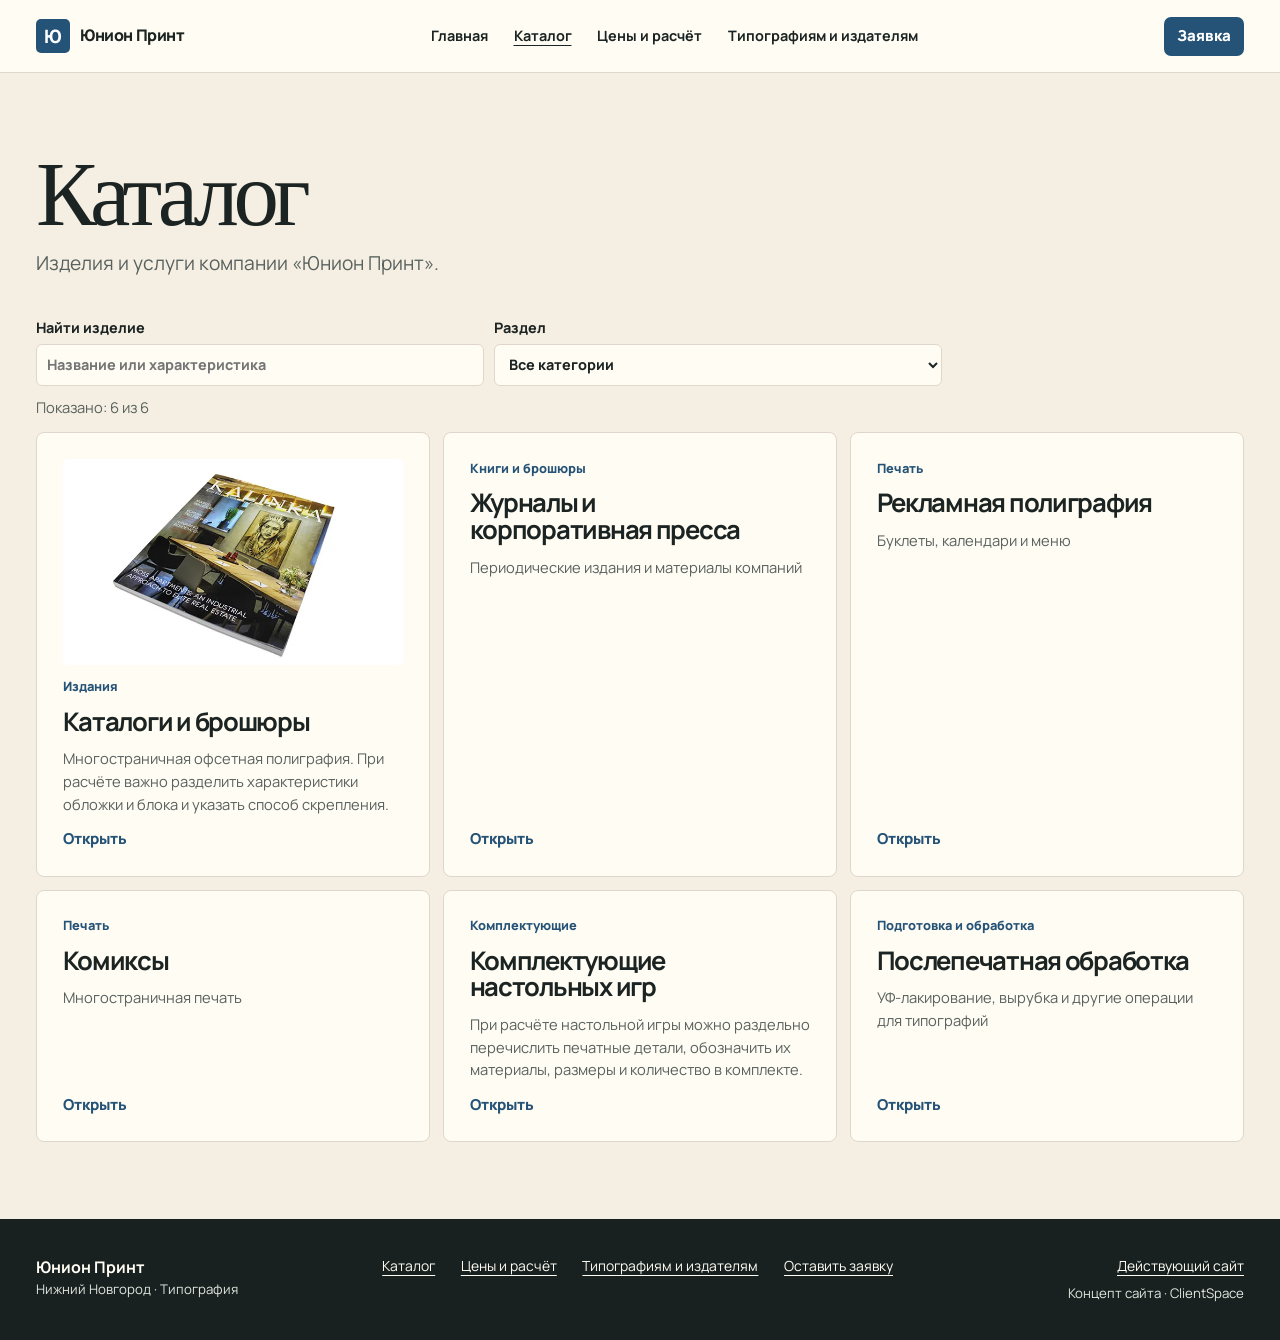
==== catalog.html @ c1d2b678 "Publish expanded ClientSpace website and CRM demos" ====
<!doctype html>
<html lang="ru" data-layout="book">
<head>
<meta charset="utf-8">
<meta name="viewport" content="width=device-width, initial-scale=1">
<meta name="robots" content="noindex, nofollow">
<meta name="theme-color" content="#255377">
<meta name="print-demo-id" content="union-print">
<title>Каталог — Юнион Принт</title>
<link rel="stylesheet" href="site.css">
<style>:root{--brand:#255377}</style>
<script src="site.js" type="module"></script>
</head>
<body>
<a class="skip" href="#main">К содержанию</a>
<header class="masthead"><div class="shell mast-inner">
<a class="brand" href="index.html"><span aria-hidden="true">Ю</span>Юнион Принт</a>
<nav class="main-nav" aria-label="Разделы сайта"><a href="index.html">Главная</a><a href="catalog.html" aria-current="page">Каталог</a><a href="pricing.html">Цены и расчёт</a><a href="guide.html">Типографиям и издателям</a></nav>
<a class="button compact nav-cta" href="order.html">Заявка</a>
<details class="mobile-nav"><summary aria-label="Открыть меню"><i></i><i></i></summary><nav aria-label="Разделы сайта"><a href="index.html">Главная</a><a href="catalog.html" aria-current="page">Каталог</a><a href="pricing.html">Цены и расчёт</a><a href="guide.html">Типографиям и издателям</a><a href="order.html">Оставить заявку</a></nav></details>
</div></header>
<main id="main"><div class="shell page"><header class="page-title"><h1>Каталог</h1><p>Изделия и услуги компании «Юнион Принт».</p></header>
<div class="tools"><label>Найти изделие<input id="catalog-search" type="search" placeholder="Название или характеристика"></label>
<label>Раздел<select id="catalog-group"><option value="">Все категории</option><option>Издания</option><option>Книги и брошюры</option><option>Печать</option><option>Комплектующие</option><option>Подготовка и обработка</option></select></label></div>
<p id="catalog-results" class="muted" role="status"></p><div class="product-grid catalog-grid"><div data-catalog="p1"><a class="product-card " href="product-p1.html"><img src="assets/5dd294e642f1435a9d8a1ddb.webp" alt="Каталоги и брошюры" loading="lazy"><span class="product-category">Издания</span><h3>Каталоги и брошюры</h3><p>Многостраничная офсетная полиграфия. При расчёте важно разделить характеристики обложки и блока и указать способ скрепления.</p><span class="text-action">Открыть</span></a></div><div data-catalog="p2"><a class="product-card " href="product-p2.html"><span class="product-category">Книги и брошюры</span><h3>Журналы и корпоративная пресса</h3><p>Периодические издания и материалы компаний</p><span class="text-action">Открыть</span></a></div><div data-catalog="p3"><a class="product-card " href="product-p3.html"><span class="product-category">Печать</span><h3>Рекламная полиграфия</h3><p>Буклеты, календари и меню</p><span class="text-action">Открыть</span></a></div><div data-catalog="p4"><a class="product-card " href="product-p4.html"><span class="product-category">Печать</span><h3>Комиксы</h3><p>Многостраничная печать</p><span class="text-action">Открыть</span></a></div><div data-catalog="p5"><a class="product-card " href="product-p5.html"><span class="product-category">Комплектующие</span><h3>Комплектующие настольных игр</h3><p>При расчёте настольной игры можно раздельно перечислить печатные детали, обозначить их материалы, размеры и количество в комплекте.</p><span class="text-action">Открыть</span></a></div><div data-catalog="p6"><a class="product-card " href="product-p6.html"><span class="product-category">Подготовка и обработка</span><h3>Послепечатная обработка</h3><p>УФ-лакирование, вырубка и другие операции для типографий</p><span class="text-action">Открыть</span></a></div></div></div></main>
<footer class="footer"><div class="shell footer-inner"><div><strong>Юнион Принт</strong><p>Нижний Новгород · Типография</p></div><nav aria-label="Полезные ссылки"><a href="catalog.html" class="">Каталог</a><a href="pricing.html" class="">Цены и расчёт</a><a href="guide.html" class="">Типографиям и издателям</a><a href="order.html" class="">Оставить заявку</a></nav>
<div class="footer-source"><a href="https://upnn.ru/" class="" target="_blank" rel="noopener noreferrer">Действующий сайт</a><small>Концепт сайта · ClientSpace</small></div></div></footer>
</body></html>
---- site.css ----
@font-face{font-family:Manrope;src:url(assets/manrope-cyrillic.woff2) format("woff2");font-weight:400 800;font-display:swap;unicode-range:U+0400-045F,U+0490-0491,U+04B0-04B1,U+2116}
@font-face{font-family:Manrope;src:url(assets/manrope-latin.woff2) format("woff2");font-weight:400 800;font-display:swap}
:root{--brand:#244e42;--ink:#1b2422;--paper:#f4f2e9;--white:#fffdf7;--muted:#58615d;--line:#d9dcd3;--wash:color-mix(in srgb,var(--brand) 8%,var(--white));--bg-dark:color-mix(in srgb,var(--brand) 36%,#151b19);--accent:color-mix(in srgb,var(--brand) 20%,#fbd9a2);font:16px/1.53 Manrope,system-ui,sans-serif}
*{box-sizing:border-box}
[hidden]{display:none!important}
body{margin:0;background:var(--paper);color:var(--ink)}
h1,h2,h3,p,figure{margin:0}
h1,h2,h3{line-height:1.04;letter-spacing:-.05em;text-wrap:balance}
img{display:block;max-width:100%;height:auto}
a{color:inherit;text-underline-offset:4px}
button,input,select,textarea{font:inherit;color:inherit}
button,summary,select{cursor:pointer}
button:disabled{cursor:not-allowed;opacity:.65}
:focus-visible{outline:3px solid var(--brand);outline-offset:4px}
:where(.hero,.footer) :focus-visible{outline-color:var(--accent)}
.skip{position:absolute;left:1rem;top:-100px;z-index:90;padding:.65rem .9rem;background:var(--white)}
.skip:focus{top:1rem}
.visually-hidden{position:absolute;width:1px;height:1px;margin:-1px;padding:0;border:0;overflow:hidden;clip-path:inset(50%);white-space:nowrap}
.shell{width:min(1230px,calc(100% - 72px));margin-inline:auto}
.masthead{position:relative;z-index:10;border-bottom:1px solid var(--line);background:var(--white)}
.mast-inner{display:flex;justify-content:space-between;align-items:center;gap:24px;min-height:72px}
.brand{display:flex;align-items:center;gap:10px;font-weight:800;text-decoration:none;line-height:1.1;letter-spacing:-.025em}
.brand span{width:34px;aspect-ratio:1;display:grid;place-items:center;flex:none;background:var(--brand);color:white;border-radius:5px;font-size:1.15rem}
.main-nav,.footer nav{display:flex;align-items:center;flex-wrap:wrap;gap:clamp(12px,2vw,29px)}
.main-nav a{font-size:.9rem;font-weight:700;text-decoration:none}
.main-nav a[aria-current],.main-nav a:hover,.footer a:hover{text-decoration:underline}
.mobile-nav{display:none}
.button{display:inline-flex;align-items:center;justify-content:center;min-height:49px;padding:.63rem 1.15rem;border:1px solid transparent;background:var(--brand);color:white;border-radius:7px;text-decoration:none;line-height:1.18;font-weight:800;transition:transform .16s,filter .16s;font-size:.94rem;text-align:center}
.button:hover{filter:brightness(1.12);transform:translateY(-2px)}
.button.secondary{background:transparent;color:var(--ink);border-color:color-mix(in srgb,var(--brand) 36%,var(--line))}
.button.compact{min-height:39px;padding:.48rem .75rem}
.text-action{font-weight:800;text-underline-offset:4px;color:var(--brand);font-size:.94rem}
.actions{display:flex;flex-wrap:wrap;align-items:center;gap:10px}
.eyebrow{font-size:.89rem;font-weight:800;letter-spacing:.075em;text-transform:uppercase}
.hero{background:var(--bg-dark);color:var(--white)}
.hero-inner{display:grid;grid-template-columns:minmax(0,1.03fr) minmax(0,1fr);min-height:min(685px,calc(100svh - 72px));align-items:center;gap:46px;padding-block:60px}
.hero h1{font-size:clamp(3rem,6.1vw,7.2rem);line-height:.94;letter-spacing:-.065em;font-weight:800;overflow-wrap:anywhere;text-wrap:initial}
.hero-copy{min-width:0;display:grid;align-content:center;justify-items:start;gap:23px;position:relative;z-index:1}
.hero .eyebrow{color:var(--accent)}
.hero-lead{max-width:54ch;color:color-mix(in srgb,var(--white) 86%,var(--brand));font-size:clamp(1rem,1.4vw,1.17rem)}
.hero .button{background:var(--accent);color:#23221c}
.hero .button.secondary{background:transparent;color:var(--white);border-color:#ffffff70}
.hero-media{position:relative;aspect-ratio:1.15;background:var(--wash);overflow:hidden;border-radius:10px;isolation:isolate}
.hero-media>img,.item-photo img{width:100%;height:100%;object-fit:cover}
.hero-media>img{position:absolute;inset:0}
.hero-media figcaption{position:absolute;bottom:0;inset-inline:0;padding:.75rem 1rem;color:#fff;background:linear-gradient(transparent,#141d24c8);font-size:.88rem}
.hero-copy,.hero-media{animation:land .65s both}
.hero-media{animation-delay:.09s}
@keyframes land{from{opacity:0;transform:translateY(12px)}to{opacity:1;transform:none}}
.hero-media.illustration{display:grid;place-items:center;background:radial-gradient(circle at 50% 60%,var(--wash),var(--accent));isolation:isolate;overflow:hidden;min-height:248px}
.hero-media.illustration::before{content:"";position:absolute;inset:16px;background:linear-gradient(to right,#29251f14 1px,transparent 1px),linear-gradient(to bottom,#29251f14 1px,transparent 1px);background-size:20px 20px;border:1px solid #29251f2b;mask-image:linear-gradient(120deg,#000,transparent)}
.ink-stack{position:relative;width:57%;height:66%;color:var(--brand);display:grid;place-items:center;transform:rotate(-10deg)}
.ink-stack i,.ink-stack strong{border:1px solid #1d1b293b;border-radius:3px;position:absolute;inset:0;box-shadow:0 16px 32px #131b252a}
.ink-stack i:nth-child(1){background:var(--brand);transform:translate(-8%,5%) rotate(-7deg)}
.ink-stack i:nth-child(2){background:var(--accent);transform:translate(6%,4%) rotate(12deg)}
.ink-stack i:nth-child(3){background:var(--wash);transform:translate(3%,-1%) rotate(5deg)}
.ink-stack strong{display:grid;place-items:center;background:var(--white);font-size:clamp(3rem,8vw,9rem);line-height:1}
.registration-marker{position:absolute;right:22px;bottom:20px;width:22px;aspect-ratio:1;border:1px solid var(--brand);background:linear-gradient(90deg,transparent 48%,var(--brand) 48% 54%,transparent 54%),linear-gradient(transparent 48%,var(--brand) 48% 54%,transparent 54%);border-radius:50%;opacity:.55}
[data-layout=sign]{--paper:#eff0ed;--white:#fafbf8;--ink:#1b2222;--line:#d4dad6}
[data-layout=sign] .hero-inner{grid-template-columns:minmax(0,1fr) minmax(0,1.13fr)}
[data-layout=sign] .hero{background:#141c21}
[data-layout=sign] .hero-media{aspect-ratio:1.07}
[data-layout=sign] .illustration{background:radial-gradient(ellipse at center,color-mix(in srgb,var(--brand) 48%,#253047),#101723)}
[data-layout=sign] .ink-stack{width:71%;height:50%;transform:rotate(-4deg)}
[data-layout=sign] .ink-stack i:nth-child(1){transform:translate(4%,10%);background:#0d171e}
[data-layout=sign] .ink-stack i:nth-child(2),[data-layout=sign] .ink-stack i:nth-child(3){display:none}
[data-layout=sign] .ink-stack strong{background:#17212c;color:var(--accent);text-shadow:0 0 15px color-mix(in srgb,var(--accent) 70%,transparent);border:1px solid #ffffff40;border-radius:5px}
[data-layout=book]{--paper:#f5efe3;--white:#fffcf3;--line:#dfd7cb}
[data-layout=book] .hero h1,[data-layout=book] .page-title h1{font-family:Georgia,serif;letter-spacing:-.06em;font-weight:500}
[data-layout=book] .hero-media{border-radius:2px 14px 14px 2px}
[data-layout=book] .ink-stack{transform:rotate(-4deg);width:48%;height:72%}
[data-layout=book] .ink-stack strong{border-left:10px solid var(--brand);border-radius:2px 10px 10px 2px;font-family:Georgia,serif;font-weight:500}
[data-layout=tech]{--paper:#eef1ef;--white:#fbfcfb;--line:#d6dddc}
[data-layout=tech] .hero-inner{grid-template-columns:minmax(0,1fr) minmax(0,.89fr)}
[data-layout=tech] .hero-media{border-radius:4px;aspect-ratio:1.32}
[data-layout=tech] .ink-stack{transform:rotate(0deg);width:71%;height:52%}
[data-layout=tech] .ink-stack strong{border-style:dashed;border-width:2px}
[data-layout=studio]{--paper:#f0ede9;--white:#fcfaf6;--line:#dcd5ce}
[data-layout=studio] .hero-media{aspect-ratio:1.22;border-radius:30% 3px 3px 3px}
[data-layout=studio] .hero-inner{grid-template-columns:minmax(0,.96fr) minmax(0,1.12fr)}
.section{padding-block:clamp(35px,5vw,78px)}
.section-title{display:grid;gap:12px}
.section-title h2,.lead-note h2,.price-banner h2{font-size:clamp(2rem,3.2vw,3.5rem)}
.section-title p,.lead-note p,.price-banner p{color:var(--muted);max-width:64ch}
.heading-row{display:flex;justify-content:space-between;align-items:end;gap:15px;margin-bottom:20px}
.heading-row .text-action{flex:none}
.scroll-chips{display:flex;gap:8px;flex-wrap:wrap;margin-bottom:19px}
.scroll-chips a{font-size:.88rem;padding:.38rem .78rem;border:1px solid var(--line);border-radius:99px;background:var(--white);text-decoration:none}
.scroll-chips a:hover{border-color:var(--brand)}
.product-grid{display:grid;grid-template-columns:repeat(3,minmax(0,1fr));gap:13px}
.product-grid [data-catalog]{min-width:0}
.product-card{display:flex;flex-direction:column;height:100%;min-height:210px;gap:12px;position:relative;overflow:hidden;padding:clamp(16px,2vw,26px);background:var(--white);border:1px solid var(--line);border-radius:8px;text-decoration:none;transition:transform .18s,border-color .18s}
.product-card:hover{transform:translateY(-3px);border-color:var(--brand)}
.product-card img{width:100%;aspect-ratio:1.65;object-fit:cover;border-radius:4px}
.product-card h3{font-size:clamp(1.35rem,2vw,2.05rem);overflow-wrap:anywhere}
.product-card p,.muted{color:var(--muted);font-size:.92rem}
.product-card .text-action{margin-top:auto}
.product-category{color:var(--brand);font-size:.8rem;font-weight:800}
.lead-note,.price-banner{display:flex;align-items:center;justify-content:space-between;gap:26px;padding:clamp(22px,4vw,48px);border-radius:12px;background:var(--wash);border:1px solid var(--line)}
.lead-note p,.price-banner p{margin-top:.65rem}
.lead-note>.button,.price-banner>.button{flex:none}
.price-banner{background:var(--brand);color:white}
.price-banner p{color:#fff}
.price-banner .button.secondary{color:white;border-color:#fff8}
.gallery{display:grid;grid-template-columns:repeat(auto-fit,minmax(min(250px,100%),1fr));gap:16px;margin-top:17px}
.gallery figure{background:var(--white);border:1px solid var(--line);border-radius:7px;overflow:hidden}
.gallery img{width:100%;aspect-ratio:1.42;object-fit:cover}
.gallery figcaption{padding:.65rem .85rem;font-size:.85rem;color:var(--muted)}
.contact-grid{display:grid;grid-template-columns:repeat(auto-fit,minmax(min(245px,100%),1fr));gap:9px;margin-top:17px}
.contact{display:grid;gap:4px;min-width:0;padding:17px 19px;background:var(--white);border:1px solid var(--line);border-radius:6px;text-decoration:none}
.contact strong{overflow-wrap:anywhere}
.contact span{color:var(--muted);font-size:.84rem}
a.contact:hover{border-color:var(--brand)}
.footer{background:#192120;color:#fffdf4;padding:36px 0}
.footer-inner{display:grid;grid-template-columns:minmax(0,1fr) minmax(0,1.6fr) minmax(0,1fr);align-items:start;gap:24px}
.footer p,.footer small{font-size:.83rem;color:#e1e6de}
.footer nav a,.footer-source a{font-size:.87rem}
.footer-source{display:grid;gap:7px;justify-items:end}
.page{padding-block:clamp(35px,6vw,80px);min-height:55vh}
.page-title{max-width:900px;margin-bottom:clamp(20px,3vw,43px)}
.page-title h1{font-size:clamp(2.85rem,7.1vw,6rem);line-height:.98;overflow-wrap:anywhere}
.page-title p{font-size:clamp(1rem,1.5vw,1.2rem);color:var(--muted);max-width:66ch;margin-top:10px}
.tools{display:flex;flex-wrap:wrap;align-items:end;gap:10px;margin:0 0 10px}
.tools label{flex:1 1 16rem;max-width:28rem}
label{display:grid;gap:5px;font-weight:750;font-size:.9rem;min-width:0}
input:not([type=checkbox]),textarea,select{width:100%;min-width:0;border:1px solid var(--line);background:var(--white);border-radius:6px;padding:.53rem .65rem;min-height:42px}
textarea{resize:vertical}
input:focus,select:focus,textarea:focus{border-color:var(--brand)}
.catalog-grid,.table-wrap{margin-top:14px}
.item-layout{display:grid;grid-template-columns:minmax(0,1fr) minmax(0,.85fr);align-items:center;gap:clamp(15px,4vw,52px);margin-top:28px}
.item-layout .eyebrow{color:var(--brand);margin-bottom:9px}
.item-photo{aspect-ratio:1.25;overflow:hidden;border-radius:8px;background:var(--white)}
.item-notes .text-action{margin-right:13px}
.back{color:var(--brand);font-weight:800}
.guide-grid,.fact-grid{display:grid;grid-template-columns:repeat(2,minmax(0,1fr));gap:14px}
.guide-card,.price-choice,.fact-grid>div{display:grid;align-content:start;gap:10px;padding:clamp(18px,3vw,36px);background:var(--white);border:1px solid var(--line);border-radius:8px}
.guide-card h2{font-size:clamp(1.5rem,3.1vw,2.65rem)}
.guide-card ul,.item-notes ul{padding-left:1.25rem;margin:.25rem 0 .5rem}
.guide-card p,.guide-card li,.fact-grid p{color:var(--muted)}
.guide-card li+li{margin-top:7px}
.price-choice{text-decoration:none}
.price-choice:hover{border-color:var(--brand)}
.price-choice strong{font-size:1.24rem}
.price-choice span{color:var(--muted)}
.price-choice b{color:var(--brand);text-decoration:underline}
.table-wrap{overflow:auto;border:1px solid var(--line);border-radius:8px;background:var(--white)}
.table-wrap table{min-width:600px;width:100%;border-collapse:collapse;text-align:left}
.table-wrap th,.table-wrap td{padding:.75rem .85rem;border-bottom:1px solid var(--line);vertical-align:top}
.table-wrap thead{background:var(--wash)}
.table-wrap td:first-of-type{min-width:126px}
.table-wrap td:nth-of-type(2){min-width:160px}
.table-wrap small{display:block;color:var(--muted)}
.order-layout{display:grid;grid-template-columns:minmax(0,1fr) minmax(275px,.54fr);gap:18px;align-items:start}
.order-contact,.line-item{padding:clamp(14px,2.5vw,27px);background:var(--white);border:1px solid var(--line);border-radius:10px}
.order-contact{display:grid;gap:12px;position:sticky;top:16px}
.order-contact h2,.line-item h2{font-size:1.55rem}
.order-lines>button{margin-top:14px}
#lines{display:grid;gap:12px}
.line-item{display:grid;gap:13px}
.line-head{display:flex;justify-content:space-between;align-items:center;gap:10px}
.line-head button{border:0;background:none;padding:.2rem .1rem;font-weight:800;color:var(--brand);text-decoration:underline}
.line-fields{display:grid;grid-template-columns:repeat(2,minmax(0,1fr));gap:9px}
.line-fields .full{grid-column:1/-1}
.file-zone{border-top:1px solid var(--line);padding-top:10px;display:grid;gap:5px}
.file-zone input[type=file]{border-style:dashed;font-size:.88rem}
.file-zone input[type=file]:disabled{opacity:.6}
.check{display:flex;align-items:flex-start;gap:8px;font-weight:600}
.check input,.crm-source-filter input{accent-color:var(--brand);width:auto;margin:.2rem 0 0}
.total,.line-estimate{padding:9px 12px;background:var(--wash);border-radius:6px}
.error{color:#941e24;font-size:.89rem}
.crm-page{--crm-blue:var(--brand)!important}
.crm-page .crm-sidebar{background:linear-gradient(var(--brand),var(--bg-dark))}
.crm-brand{hyphens:auto;overflow-wrap:anywhere}
.crm-brand .crm-brand-name{min-width:0;font-size:clamp(1rem,2.1vw,1.7rem);letter-spacing:-.04em}
@media(max-width:910px){
  .shell{width:calc(100% - 40px)}
  .main-nav,.nav-cta{display:none}
  .mobile-nav{display:block;position:relative}
  .mobile-nav summary{list-style:none;display:grid;place-content:center;gap:5px;width:42px;height:42px;background:var(--brand);border-radius:5px}
  .mobile-nav summary::-webkit-details-marker{display:none}
  .mobile-nav summary i{display:block;width:18px;height:2px;background:white}
  .mobile-nav nav{position:absolute;right:0;top:49px;width:min(245px,85vw);padding:10px;display:grid;background:var(--white);border:1px solid var(--line);box-shadow:0 12px 34px #131b252a;border-radius:7px}
  .mobile-nav a{padding:8px 10px;text-decoration:none;font-weight:700}
  .mobile-nav a:hover{background:var(--wash)}
}
@media(max-width:660px){
  .shell{width:calc(100% - 28px)}
  .mast-inner{min-height:57px}
  .hero .hero-inner,.item-layout{grid-template-columns:minmax(0,1fr);gap:24px;min-height:0;padding-block:40px}
  .hero-copy{gap:15px}
  .hero h1{font-size:clamp(2.8rem,12vw,5.3rem)}
  .hero-media,.hero-media.illustration{min-height:0;aspect-ratio:1.4}
  .product-grid,.guide-grid,.fact-grid{grid-template-columns:repeat(2,minmax(0,1fr));gap:8px}
  .product-card{min-height:0}
  .product-card h3{font-size:1.18rem;text-wrap:pretty}
  .lead-note,.price-banner{align-items:start;flex-direction:column}
  .footer-inner,.order-layout{grid-template-columns:minmax(0,1fr);gap:17px}
  .footer-source{justify-items:start}
  .order-contact{position:static}
}
@media(max-width:375px){.line-fields,.guide-grid,.fact-grid{grid-template-columns:minmax(0,1fr)}.product-grid{grid-template-columns:minmax(0,1fr)}}
@media(prefers-reduced-motion:reduce){*,*::before,*::after{animation:none!important;transition:none!important;scroll-behavior:auto!important}}
.crm-item-specs{grid-column:1/-1;display:grid;grid-template-columns:minmax(0,.8fr) minmax(0,1.2fr);gap:4px 10px;margin:0;font-size:.87rem}
.crm-item-specs dt{color:var(--crm-muted)}
.crm-item-specs dd{margin:0;overflow-wrap:anywhere}
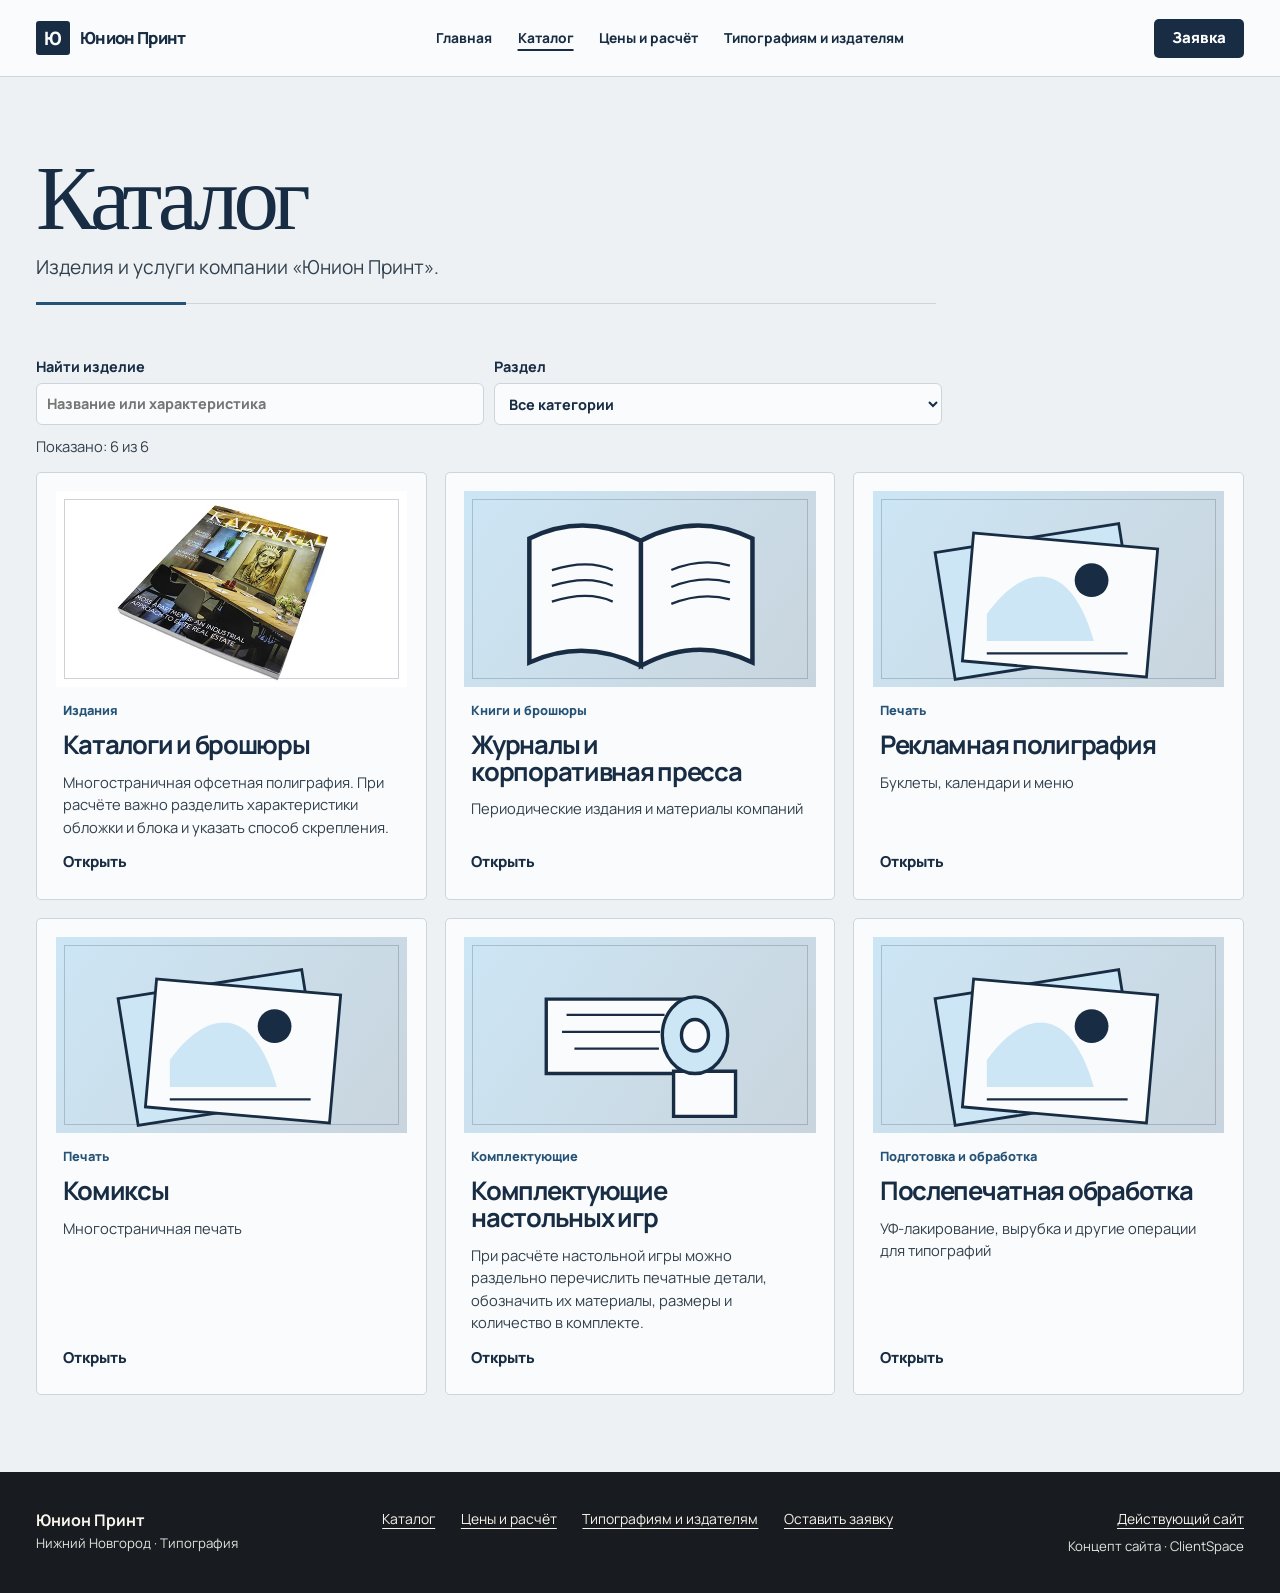
==== commit 469dc61e: "Publish custom production animations and site redesigns" ====
--- a/catalog.html
+++ b/catalog.html
@@ -1,5 +1,5 @@
 <!doctype html>
-<html lang="ru" data-layout="book">
+<html lang="ru" data-layout="book" data-scene-layout="press" data-company="union-print">
 <head>
 <meta charset="utf-8">
 <meta name="viewport" content="width=device-width, initial-scale=1">
@@ -8,8 +8,10 @@
 <meta name="print-demo-id" content="union-print">
 <title>Каталог — Юнион Принт</title>
 <link rel="stylesheet" href="site.css">
-<style>:root{--brand:#255377}</style>
+<link rel="stylesheet" href="experience.css">
+<style>:root{--brand:#255377;--scene-field:#17283d;--scene-paper:#edf1f4;--scene-ink:#182d44;--scene-accent:#a4d3ef}</style>
 <script src="site.js" type="module"></script>
+<script src="experience.js" type="module"></script>
 </head>
 <body>
 <a class="skip" href="#main">К содержанию</a>
@@ -17,12 +19,12 @@
 <a class="brand" href="index.html"><span aria-hidden="true">Ю</span>Юнион Принт</a>
 <nav class="main-nav" aria-label="Разделы сайта"><a href="index.html">Главная</a><a href="catalog.html" aria-current="page">Каталог</a><a href="pricing.html">Цены и расчёт</a><a href="guide.html">Типографиям и издателям</a></nav>
 <a class="button compact nav-cta" href="order.html">Заявка</a>
-<details class="mobile-nav"><summary aria-label="Открыть меню"><i></i><i></i></summary><nav aria-label="Разделы сайта"><a href="index.html">Главная</a><a href="catalog.html" aria-current="page">Каталог</a><a href="pricing.html">Цены и расчёт</a><a href="guide.html">Типографиям и издателям</a><a href="order.html">Оставить заявку</a></nav></details>
+<details class="mobile-nav"><summary aria-label="Открыть меню"><i></i><i></i></summary><nav aria-label="Разделы сайта"><a href="catalog.html" aria-current="page"><svg viewBox="0 0 24 24" width="19" height="19" aria-hidden="true" focusable="false"><path d="M5 5h6v6H5zM13 5h6v6h-6zM5 13h6v6H5zM13 13h6v6h-6z" fill="none" stroke="currentColor" stroke-width="1.55" stroke-linecap="round" stroke-linejoin="round"/></svg>Каталог</a><a href="pricing.html"><svg viewBox="0 0 24 24" width="19" height="19" aria-hidden="true" focusable="false"><path d="M6 4h12v16H6zM9 8h6m-6 4h6m-6 4h4" fill="none" stroke="currentColor" stroke-width="1.55" stroke-linecap="round" stroke-linejoin="round"/></svg>Цены</a><a href="guide.html"><svg viewBox="0 0 24 24" width="19" height="19" aria-hidden="true" focusable="false"><path d="M4 5h6l2 2 2-2h6v13h-6l-2 2-2-2H4zm8 2v13" fill="none" stroke="currentColor" stroke-width="1.55" stroke-linecap="round" stroke-linejoin="round"/></svg>Информация</a><a href="order.html"><svg viewBox="0 0 24 24" width="19" height="19" aria-hidden="true" focusable="false"><path d="M4 5h16v12H9l-5 3zm4 4h8m-8 4h5" fill="none" stroke="currentColor" stroke-width="1.55" stroke-linecap="round" stroke-linejoin="round"/></svg>Заявка</a></nav></details>
 </div></header>
-<main id="main"><div class="shell page"><header class="page-title"><h1>Каталог</h1><p>Изделия и услуги компании «Юнион Принт».</p></header>
+<main id="main"><div class="shell page catalog-page"><header class="page-title"><h1>Каталог</h1><p>Изделия и услуги компании «Юнион Принт».</p></header>
 <div class="tools"><label>Найти изделие<input id="catalog-search" type="search" placeholder="Название или характеристика"></label>
 <label>Раздел<select id="catalog-group"><option value="">Все категории</option><option>Издания</option><option>Книги и брошюры</option><option>Печать</option><option>Комплектующие</option><option>Подготовка и обработка</option></select></label></div>
-<p id="catalog-results" class="muted" role="status"></p><div class="product-grid catalog-grid"><div data-catalog="p1"><a class="product-card " href="product-p1.html"><img src="assets/5dd294e642f1435a9d8a1ddb.webp" alt="Каталоги и брошюры" loading="lazy"><span class="product-category">Издания</span><h3>Каталоги и брошюры</h3><p>Многостраничная офсетная полиграфия. При расчёте важно разделить характеристики обложки и блока и указать способ скрепления.</p><span class="text-action">Открыть</span></a></div><div data-catalog="p2"><a class="product-card " href="product-p2.html"><span class="product-category">Книги и брошюры</span><h3>Журналы и корпоративная пресса</h3><p>Периодические издания и материалы компаний</p><span class="text-action">Открыть</span></a></div><div data-catalog="p3"><a class="product-card " href="product-p3.html"><span class="product-category">Печать</span><h3>Рекламная полиграфия</h3><p>Буклеты, календари и меню</p><span class="text-action">Открыть</span></a></div><div data-catalog="p4"><a class="product-card " href="product-p4.html"><span class="product-category">Печать</span><h3>Комиксы</h3><p>Многостраничная печать</p><span class="text-action">Открыть</span></a></div><div data-catalog="p5"><a class="product-card " href="product-p5.html"><span class="product-category">Комплектующие</span><h3>Комплектующие настольных игр</h3><p>При расчёте настольной игры можно раздельно перечислить печатные детали, обозначить их материалы, размеры и количество в комплекте.</p><span class="text-action">Открыть</span></a></div><div data-catalog="p6"><a class="product-card " href="product-p6.html"><span class="product-category">Подготовка и обработка</span><h3>Послепечатная обработка</h3><p>УФ-лакирование, вырубка и другие операции для типографий</p><span class="text-action">Открыть</span></a></div></div></div></main>
+<p id="catalog-results" class="muted" role="status"></p><div class="product-grid catalog-grid"><div data-catalog="p1"><a class="product-card " href="product-p1.html"><div class="product-media"><img src="assets/5dd294e642f1435a9d8a1ddb.webp" alt="Каталоги и брошюры" loading="lazy"></div><span class="product-category">Издания</span><h3>Каталоги и брошюры</h3><p>Многостраничная офсетная полиграфия. При расчёте важно разделить характеристики обложки и блока и указать способ скрепления.</p><span class="text-action">Открыть</span></a></div><div data-catalog="p2"><a class="product-card " href="product-p2.html"><div class="product-media"><svg viewBox="0 0 312 265" preserveAspectRatio="xMidYMid slice" aria-hidden="true" focusable="false"><path d="M58 88q49-24 99 2v111q-50-25-99-3Zm99 2q48-26 99-2v110q-49-24-99 3z" fill="var(--stock)" stroke="var(--stock-ink)" stroke-width="4"/><path d="M78 116q32-10 54 0m-54 14q32-10 54 0m-54 14q32-10 54 0m52-28q27-11 52-4m-52 19q27-11 52-4m-52 19q27-11 52-4" fill="none" stroke="var(--stock-ink)" stroke-width="2"/></svg></div><span class="product-category">Книги и брошюры</span><h3>Журналы и корпоративная пресса</h3><p>Периодические издания и материалы компаний</p><span class="text-action">Открыть</span></a></div><div data-catalog="p3"><a class="product-card " href="product-p3.html"><div class="product-media"><svg viewBox="0 0 312 265" preserveAspectRatio="xMidYMid slice" aria-hidden="true" focusable="false"><path d="M63 87h165v114H63z" fill="var(--foil)" stroke="var(--stock-ink)" stroke-width="2.5" transform="rotate(-9 145 144)"/><path d="M84 90h164v114H84z" fill="var(--stock)" stroke="var(--stock-ink)" stroke-width="2.5" transform="rotate(5 166 147)"/><path d="M101 155c32-44 73-52 95 24h-95z" fill="var(--foil)"/><circle cx="194" cy="125" r="15" fill="var(--stock-ink)"/><path d="M101 190h125" stroke="var(--stock-ink)" stroke-width="2"/></svg></div><span class="product-category">Печать</span><h3>Рекламная полиграфия</h3><p>Буклеты, календари и меню</p><span class="text-action">Открыть</span></a></div><div data-catalog="p4"><a class="product-card " href="product-p4.html"><div class="product-media"><svg viewBox="0 0 312 265" preserveAspectRatio="xMidYMid slice" aria-hidden="true" focusable="false"><path d="M63 87h165v114H63z" fill="var(--foil)" stroke="var(--stock-ink)" stroke-width="2.5" transform="rotate(-9 145 144)"/><path d="M84 90h164v114H84z" fill="var(--stock)" stroke="var(--stock-ink)" stroke-width="2.5" transform="rotate(5 166 147)"/><path d="M101 155c32-44 73-52 95 24h-95z" fill="var(--foil)"/><circle cx="194" cy="125" r="15" fill="var(--stock-ink)"/><path d="M101 190h125" stroke="var(--stock-ink)" stroke-width="2"/></svg></div><span class="product-category">Печать</span><h3>Комиксы</h3><p>Многостраничная печать</p><span class="text-action">Открыть</span></a></div><div data-catalog="p5"><a class="product-card " href="product-p5.html"><div class="product-media"><svg viewBox="0 0 312 265" preserveAspectRatio="xMidYMid slice" aria-hidden="true" focusable="false"><path d="M73 101h130l-12 66H73z" fill="var(--stock)" stroke="var(--stock-ink)" stroke-width="3"/><path d="M186 165h55v40h-55z" fill="var(--stock)" stroke="var(--stock-ink)" stroke-width="3"/><ellipse cx="205" cy="133" rx="29" ry="34" fill="var(--foil)" stroke="var(--stock-ink)" stroke-width="3"/><ellipse cx="205" cy="133" rx="12" ry="14" fill="var(--stock)" stroke="var(--stock-ink)" stroke-width="3"/><path d="M91 115h87m-91 15h87m-76 15h75" fill="none" stroke="var(--stock-ink)" stroke-width="2"/></svg></div><span class="product-category">Комплектующие</span><h3>Комплектующие настольных игр</h3><p>При расчёте настольной игры можно раздельно перечислить печатные детали, обозначить их материалы, размеры и количество в комплекте.</p><span class="text-action">Открыть</span></a></div><div data-catalog="p6"><a class="product-card " href="product-p6.html"><div class="product-media"><svg viewBox="0 0 312 265" preserveAspectRatio="xMidYMid slice" aria-hidden="true" focusable="false"><path d="M63 87h165v114H63z" fill="var(--foil)" stroke="var(--stock-ink)" stroke-width="2.5" transform="rotate(-9 145 144)"/><path d="M84 90h164v114H84z" fill="var(--stock)" stroke="var(--stock-ink)" stroke-width="2.5" transform="rotate(5 166 147)"/><path d="M101 155c32-44 73-52 95 24h-95z" fill="var(--foil)"/><circle cx="194" cy="125" r="15" fill="var(--stock-ink)"/><path d="M101 190h125" stroke="var(--stock-ink)" stroke-width="2"/></svg></div><span class="product-category">Подготовка и обработка</span><h3>Послепечатная обработка</h3><p>УФ-лакирование, вырубка и другие операции для типографий</p><span class="text-action">Открыть</span></a></div></div></div></main>
 <footer class="footer"><div class="shell footer-inner"><div><strong>Юнион Принт</strong><p>Нижний Новгород · Типография</p></div><nav aria-label="Полезные ссылки"><a href="catalog.html" class="">Каталог</a><a href="pricing.html" class="">Цены и расчёт</a><a href="guide.html" class="">Типографиям и издателям</a><a href="order.html" class="">Оставить заявку</a></nav>
 <div class="footer-source"><a href="https://upnn.ru/" class="" target="_blank" rel="noopener noreferrer">Действующий сайт</a><small>Концепт сайта · ClientSpace</small></div></div></footer>
 </body></html>
--- a/site.css
+++ b/site.css
@@ -58,7 +58,6 @@
 .registration-marker{position:absolute;right:22px;bottom:20px;width:22px;aspect-ratio:1;border:1px solid var(--brand);background:linear-gradient(90deg,transparent 48%,var(--brand) 48% 54%,transparent 54%),linear-gradient(transparent 48%,var(--brand) 48% 54%,transparent 54%);border-radius:50%;opacity:.55}
 [data-layout=sign]{--paper:#eff0ed;--white:#fafbf8;--ink:#1b2222;--line:#d4dad6}
 [data-layout=sign] .hero-inner{grid-template-columns:minmax(0,1fr) minmax(0,1.13fr)}
-[data-layout=sign] .hero{background:#141c21}
 [data-layout=sign] .hero-media{aspect-ratio:1.07}
 [data-layout=sign] .illustration{background:radial-gradient(ellipse at center,color-mix(in srgb,var(--brand) 48%,#253047),#101723)}
 [data-layout=sign] .ink-stack{width:71%;height:50%;transform:rotate(-4deg)}
@@ -203,3 +202,19 @@
 .crm-item-specs{grid-column:1/-1;display:grid;grid-template-columns:minmax(0,.8fr) minmax(0,1.2fr);gap:4px 10px;margin:0;font-size:.87rem}
 .crm-item-specs dt{color:var(--crm-muted)}
 .crm-item-specs dd{margin:0;overflow-wrap:anywhere}
+.quick-estimate{margin-top:12px;display:grid;grid-template-columns:minmax(0,1.55fr) minmax(100px,.38fr) minmax(0,1fr) max-content;gap:12px;align-items:end;padding:16px 18px;border:1px solid var(--line);border-radius:8px;background:var(--white)}
+.quick-estimate p{align-self:center}
+@media(max-width:780px){.quick-estimate{grid-template-columns:minmax(0,1fr) minmax(95px,.48fr)}}
+@media(max-width:380px){.quick-estimate{grid-template-columns:minmax(0,1fr)}}
+.message-actions{display:flex;gap:8px;flex-wrap:wrap;margin-top:12px;align-items:center}
+.message-actions p:empty{display:none}
+.guide-card,.guide-card>* ,.price-choice,.price-choice>* ,.fact-grid>div{min-width:0;overflow-wrap:anywhere}
+.hero-media.proofs{background:color-mix(in srgb,var(--brand) 14%,var(--white));display:grid;place-items:center;overflow:hidden}
+.hero-media.proofs::before{content:"";position:absolute;inset:5%;border:1px solid color-mix(in srgb,var(--brand) 40%,transparent);background:repeating-linear-gradient(90deg,#fff0 0 25px,#fff5 26px 27px)}
+.hero-media.proofs img{position:relative;grid-area:1/1;inset:auto;width:36%;height:auto;max-width:210px;aspect-ratio:1;object-fit:cover;border:9px solid var(--white);box-shadow:0 9px 25px #1a162840;border-radius:3px}
+.hero-media.proofs img:nth-child(1){transform:translate(-64%,12%) rotate(-10deg)}
+.hero-media.proofs img:nth-child(2){transform:translate(58%,-18%) rotate(10deg)}
+.hero-media.proofs img:nth-child(3){transform:translate(-1%,27%) rotate(-2deg)}
+.hero-media.proofs figcaption{color:var(--ink);background:transparent}
+[data-layout=book] .hero-media:not(.proofs){box-shadow:0 16px 35px #241a2424}
+[data-layout=sign] .hero-media{outline:1px solid #ffffff3b;outline-offset:7px}
--- a/experience.css
+++ b/experience.css
@@ -0,0 +1,213 @@
+/* The visual identity derives from the actual company and its production scene. */
+:root{
+  --paper:var(--scene-paper);--ink:var(--scene-ink);
+  --white:color-mix(in srgb,var(--scene-paper) 27%,#fff);
+  --line:color-mix(in srgb,var(--scene-ink) 15%,var(--scene-paper));
+  --muted:color-mix(in srgb,var(--scene-ink) 69%,#696961);
+  --stock:var(--white);--stock-ink:var(--scene-ink);
+  --foil:color-mix(in srgb,var(--scene-accent) 53%,var(--white));
+  --chapter-space:clamp(55px,8vw,120px);
+}
+body{color:var(--ink)}
+html{scroll-behavior:smooth}
+.masthead{background:var(--white);border-bottom:1px solid var(--line)}
+.mast-inner{min-height:76px;gap:clamp(12px,2.5vw,32px)}
+.brand{font-size:clamp(.92rem,1.3vw,1.12rem);letter-spacing:-.04em;max-width:22rem}
+.brand span{display:grid;color:var(--white);background:var(--scene-ink);border-radius:3px}
+.main-nav{gap:clamp(12px,2vw,28px)}
+.main-nav a{font-size:.86rem;font-weight:750}
+.main-nav a[aria-current]{text-decoration-thickness:1.5px;text-underline-offset:6px}
+.button{background:var(--scene-ink);border-radius:5px}
+.button.secondary{border-color:color-mix(in srgb,var(--scene-ink) 40%,transparent)}
+.text-action{color:var(--scene-ink)}
+.nav-cta{min-width:90px}
+@media(max-width:1060px){
+  .mast-inner .main-nav,.mast-inner .nav-cta{display:none}
+  .mast-inner .mobile-nav{display:block;position:fixed;bottom:calc(env(safe-area-inset-bottom) + 18px);right:19px;z-index:20}
+  .mobile-nav summary{width:52px;height:52px;display:grid;place-content:center;gap:6px;background:var(--scene-ink);border-radius:50%;border:1px solid #fff8;box-shadow:0 5px 24px #16162039;list-style:none}
+  .mobile-nav summary::-webkit-details-marker{display:none}
+  .mobile-nav summary i{display:block;width:19px;height:2px;background:var(--white);transition:transform .2s}
+  .mobile-nav[open] summary i:first-child{transform:translateY(4px) rotate(45deg)}
+  .mobile-nav[open] summary i+ i{transform:translateY(-4px) rotate(-45deg)}
+  .mobile-nav nav{display:grid;grid-template-columns:1fr 1fr;gap:6px;position:absolute;bottom:calc(100% + 12px);right:0;top:auto;width:min(280px,90vw);padding:8px;background:var(--white);border:1px solid var(--line);border-radius:12px;box-shadow:0 15px 50px #201f2237}
+  .mobile-nav[open] nav{animation:menu-pop .24s both;transform-origin:bottom right}
+  .mobile-nav nav a{display:flex;align-items:center;gap:7px;padding:9px 8px;font-size:.87rem;text-decoration:none;border-radius:6px}
+  .mobile-nav nav a:is(:hover,[aria-current]){background:var(--paper)}
+}
+@keyframes menu-pop{from{opacity:0;transform:translateY(7px) scale(.95)}to{opacity:1;transform:none}}
+
+.motion-hero{--hero-ink:#fbf7ef;--hero-fine:#ede7dac9;--hero-light:var(--scene-accent);--panel:color-mix(in srgb,var(--scene-field) 87%,#eee);position:relative;isolation:isolate;overflow:hidden;background:var(--scene-field);color:var(--hero-ink)}
+.motion-hero::before{content:"";position:absolute;z-index:-1;inset:0;pointer-events:none;background:radial-gradient(ellipse at 73% 42%,color-mix(in srgb,var(--scene-accent) 14%,transparent),transparent 52%);opacity:.7}
+.motion-hero .hero-inner{width:min(1430px,calc(100% - clamp(38px,8vw,130px)));min-height:min(860px,calc(100svh - 76px));grid-template-columns:minmax(0,.78fr) minmax(0,1.22fr);gap:clamp(23px,4.8vw,90px);padding-block:clamp(37px,7vw,95px)}
+.motion-hero .hero-copy{animation:copy-in .62s cubic-bezier(.23,.6,.34,1) both;position:relative;z-index:1;gap:clamp(16px,2.3vw,29px)}
+.motion-hero h1{font-size:clamp(3rem,6.5vw,8.8rem);max-width:9ch;line-height:.89;letter-spacing:-.085em;text-wrap:balance;overflow-wrap:anywhere}
+.motion-hero .hero-lead{max-width:43ch;color:var(--hero-fine);line-height:1.62;font-size:clamp(1.02rem,1.45vw,1.22rem)}
+.motion-hero .eyebrow{font-size:clamp(.75rem,1.12vw,.9rem);line-height:1.4;color:var(--hero-light);letter-spacing:.09em}
+.motion-hero .button{background:var(--hero-light);color:#191a20}
+.motion-hero .button.secondary{background:transparent;color:var(--hero-ink);border-color:color-mix(in srgb,var(--hero-ink) 55%,transparent)}
+.motion-hero :focus-visible{outline-color:var(--hero-light)}
+.motion-hero .hero-copy .actions{margin-top:4px}
+@keyframes copy-in{from{opacity:.01;transform:translateY(13px)}to{opacity:1;transform:none}}
+
+[data-scene-layout="folio"] .motion-hero,
+[data-scene-layout="plate"] .motion-hero{--hero-ink:var(--scene-ink);--hero-fine:color-mix(in srgb,var(--scene-ink) 80%,#786d64);--hero-light:var(--scene-ink);--panel:var(--scene-field);background:var(--scene-paper);color:var(--hero-ink)}
+:is([data-scene-layout="folio"],[data-scene-layout="plate"]) .motion-hero .button:not(.secondary){color:var(--white)}
+[data-scene-layout="folio"] .motion-hero h1{font-family:Georgia,serif;font-weight:500;letter-spacing:-.066em;line-height:.92}
+[data-scene-layout="folio"] .motion-hero .hero-inner{grid-template-columns:minmax(0,1.2fr) minmax(0,.86fr)}
+[data-scene-layout="folio"] .motion-figure{grid-column:1;grid-row:1}
+[data-scene-layout="folio"] .hero-copy{grid-column:2;grid-row:1}
+[data-scene-layout="folio"] .motion-art{border-radius:3px 34px 3px 3px;box-shadow:0 23px 54px #2f292326}
+[data-scene-layout="folio"] .motion-art::after{border:0;border-right:1px solid #fff9;background:repeating-linear-gradient(90deg,#0000 0 4px,#34232a18 4px 5px);width:17px;inset:9% 0 9% auto}
+[data-scene-layout="plate"] .motion-art{border-radius:7px 7px 22px 7px;box-shadow:0 18px 39px #3222313d}
+[data-scene-layout="plate"] .motion-hero h1{font-size:clamp(3rem,6vw,7rem)}
+[data-scene-layout="press"] .motion-art{border-radius:7px 26px 7px 26px;box-shadow:0 22px 45px #0a101977}
+[data-scene-layout="press"] .motion-hero::before{background:radial-gradient(ellipse at 60% 70%,#c3fdbe16,transparent 62%),linear-gradient(170deg,#fff0 50%,#0002 50%);}
+[data-scene-layout="poster"] .motion-hero .hero-inner{grid-template-columns:minmax(0,1fr) minmax(0,1.35fr)}
+[data-scene-layout="poster"] .motion-figure{transform:rotate(-3deg);padding:0 9px 9px;background:#fff1;border:1px solid #fff2}
+[data-scene-layout="poster"] .motion-art{border-radius:2px}
+[data-scene-layout="poster"] .scene-caption{padding-inline:4px}
+[data-scene-layout="poster"] .motion-hero h1{font-weight:800;letter-spacing:-.09em}
+[data-scene-layout="theater"] .motion-hero::before{background:radial-gradient(ellipse at 69% 46%,color-mix(in srgb,var(--scene-accent) 24%,transparent),transparent 62%);}
+[data-scene-layout="theater"] .motion-art{box-shadow:0 22px 64px #05060a85;border-radius:18px}
+[data-scene-layout="theater"] .motion-art::after{inset:7px;border-radius:13px;border-color:#fff3}
+[data-scene-layout="theater"] .motion-hero h1{max-width:11ch}
+[data-scene-layout="tech"] .motion-hero::before{background:linear-gradient(#fff1 1px,#fff0 1px),linear-gradient(90deg,#fff1 1px,#fff0 1px);background-size:40px 40px;opacity:.49}
+[data-scene-layout="tech"] .motion-art{border-radius:4px;box-shadow:0 12px 32px #14162446}
+[data-scene-layout="tech"] .motion-art::after{border-style:dashed;inset:10px}
+[data-scene-layout="atelier"] .motion-figure{border:1px solid #fff3;padding:10px;background:var(--panel);border-radius:18px 2px 18px 2px}
+[data-scene-layout="atelier"] .scene-caption{padding:4px 3px 0}
+[data-scene-layout="atelier"] .motion-art{border-radius:12px 2px 12px 2px}
+[data-company="nt-nn"] .motion-hero h1{font-size:clamp(2.45rem,5vw,5.5rem);line-height:.96;max-width:none;overflow-wrap:anywhere}
+[data-company="flyer-online"] .motion-hero h1{font-size:clamp(2.95rem,5.1vw,7rem);max-width:none}
+[data-company="neonroom"] .motion-hero h1{font-size:clamp(2.5rem,4.45vw,6.2rem);max-width:none}
+[data-company="artgrafika"] .motion-hero h1,[data-company="reklamacentr"] .motion-hero h1{font-size:clamp(2.6rem,5.1vw,6.9rem)}
+[data-company="city-style"] .motion-hero h1,[data-company="dom-reklamy"] .motion-hero h1{max-width:11ch}
+
+.motion-figure{min-width:0;margin:0;position:relative;align-self:center;animation:scene-in .62s .08s both}
+@keyframes scene-in{from{opacity:.01;translate:0 13px}to{opacity:1;translate:none}}
+.motion-art{display:grid;place-items:center;position:relative;aspect-ratio:4/3;isolation:isolate;overflow:hidden;background:var(--panel)}
+.motion-art svg{width:100%;height:100%;display:block}
+.motion-art::after{content:"";position:absolute;pointer-events:none;inset:0;border:1px solid #f8f2e041}
+.scene-caption{display:flex;align-items:center;justify-content:space-between;min-height:47px;gap:10px;padding-top:8px;color:var(--hero-fine);font-size:.86rem;font-weight:700}
+.scene-replay{display:grid;place-items:center;width:37px;height:37px;flex:none;border:1px solid color-mix(in srgb,var(--hero-fine) 55%,transparent);border-radius:50%;background:transparent;color:var(--hero-ink)}
+.scene-replay:focus-visible,.scene-replay:hover{background:color-mix(in srgb,var(--hero-ink) 12%,transparent)}
+.scene-replay:hover svg{transform:rotate(-21deg)}
+.scene-replay svg{transition:transform .26s}
+@media(max-width:1000px){
+  .motion-hero .hero-inner{gap:24px}
+  .motion-hero h1{font-size:clamp(2.7rem,6.3vw,6.3rem)}
+  .motion-hero .hero-copy{gap:16px}
+}
+@media(max-width:700px){
+  .motion-hero .hero-inner,[data-scene-layout] .motion-hero .hero-inner{width:min(100% - 32px,560px);grid-template-columns:minmax(0,1fr);min-height:0;gap:26px;padding:40px 0 22px}
+  .motion-figure,[data-scene-layout="folio"] .motion-figure{grid-column:auto;grid-row:auto}
+  .motion-hero .hero-copy,[data-scene-layout="folio"] .hero-copy{grid-column:auto;grid-row:auto}
+  .motion-hero h1{font-size:clamp(2.9rem,10vw,5.7rem)}
+  .motion-hero .hero-lead{font-size:1rem}
+  .motion-figure .motion-art{min-height:0}
+  [data-scene-layout="poster"] .motion-figure{transform:none}
+  .scene-caption{min-height:45px}
+}
+@media(max-width:390px){.motion-hero .button{min-height:44px;padding-inline:12px}.motion-hero .hero-inner{padding-top:31px}}
+
+.section{padding-block:var(--chapter-space)}
+.section-title h2,.deck-section h2{font-size:clamp(2.85rem,6.8vw,6.9rem);line-height:.92;letter-spacing:-.075em}
+.heading-row{align-items:end;gap:18px;margin-bottom:clamp(17px,3vw,34px)}
+.deck-section .heading-row{border-bottom:1px solid var(--line);padding-bottom:17px}
+.catalog-deck{display:grid;grid-template-columns:repeat(3,minmax(0,1fr));gap:clamp(11px,1.6vw,24px);position:relative;isolation:isolate}
+.catalog-deck[data-spreading]{overflow:clip;overflow-clip-margin:8px}
+.deck-card{min-width:0;display:flex;flex-direction:column;position:relative;background:var(--white);border:1px solid var(--line);border-radius:5px;padding:8px;text-decoration:none;color:var(--ink);box-shadow:0 4px 0 color-mix(in srgb,var(--ink) 7%,transparent);transition:transform .22s,box-shadow .22s,border-color .22s}
+.deck-card:is(:hover,:focus-visible){z-index:3;transform:translateY(-5px);border-color:var(--scene-ink);box-shadow:0 11px 28px color-mix(in srgb,var(--scene-ink) 18%,transparent)}
+.deck-picture,.product-media,.item-graphic{display:grid;place-items:center;overflow:hidden;aspect-ratio:1.55;isolation:isolate;position:relative;background:linear-gradient(125deg,var(--foil),color-mix(in srgb,var(--scene-paper) 82%,var(--brand)))}
+.deck-picture::after,.product-media::after,.item-graphic::after{content:"";position:absolute;inset:8px;border:1px solid color-mix(in srgb,var(--scene-ink) 21%,transparent);pointer-events:none}
+.deck-picture svg,.product-media svg,.item-graphic svg{width:100%;height:100%;display:block;object-fit:contain}
+.deck-picture img,.product-card .product-media img{width:100%;height:100%;aspect-ratio:auto;object-fit:cover;border-radius:0;transition:transform .45s}
+.deck-card:hover img,.product-card:hover .product-media img{transform:scale(1.055)}
+.deck-copy{padding:15px 12px 13px}
+.deck-copy h3{font-size:clamp(1.33rem,2.3vw,2.5rem);overflow-wrap:anywhere;text-wrap:pretty}
+.deck-copy p{margin-top:6px;font-size:clamp(.86rem,1.1vw,.96rem);color:var(--muted);overflow-wrap:anywhere}
+
+.material-note:not(:empty){margin-bottom:clamp(5px,1.5vw,24px)}
+.lead-note,.price-banner{border-radius:5px;align-items:center;padding:clamp(22px,5vw,70px)}
+.lead-note{background:var(--white);border-left:5px solid var(--brand)}
+.lead-note h2,.price-banner h2{font-size:clamp(2rem,4.3vw,4.9rem);line-height:.95;overflow-wrap:anywhere}
+.price-banner{background:var(--scene-field);color:var(--hero-ink,#fffaf0);isolation:isolate;position:relative;overflow:hidden}
+.price-banner::before{content:"";width:30%;aspect-ratio:1;transform:rotate(-30deg);position:absolute;right:-8%;top:-32%;z-index:-1;border:1px solid #fff2;box-shadow:0 0 0 29px #fff1,0 0 0 60px #ffffff09}
+[data-scene-layout="folio"] .price-banner{color:var(--scene-ink);background:var(--scene-field)}
+[data-scene-layout="folio"] .price-banner p{color:var(--muted)}
+[data-scene-layout="folio"] .price-banner .button.secondary{color:var(--scene-ink);border-color:var(--line)}
+.quick-estimate{margin-top:17px;padding:clamp(15px,3.5vw,30px);border-radius:5px}
+.quick-estimate p{font-size:clamp(.94rem,1.4vw,1.12rem)}
+
+.gallery{gap:clamp(11px,1.5vw,24px);margin-top:28px}
+.gallery figure{border-radius:3px}
+.gallery figure a{display:block;overflow:hidden;background:var(--white)}
+.gallery figure img{transition:transform .5s;aspect-ratio:1.38}
+.gallery figure a:is(:hover,:focus-visible) img{transform:scale(1.05)}
+.gallery figcaption{font-size:.91rem;line-height:1.4;padding:.8rem 1rem}
+.gallery-dialog{width:min(870px,calc(100% - 22px));max-height:calc(100dvh - 24px);padding:0;border-radius:10px;border:1px solid #f4ebe52e;background:#1d1e26;color:#fff9ef;overflow:auto}
+.gallery-dialog::backdrop{background:#0c0d14d1}
+.gallery-dialog[open]{animation:menu-pop .2s both}
+.gallery-dialog figure img{display:block;width:100%;height:min(63vh,680px);object-fit:contain;background:#0f1116}
+.gallery-dialog figcaption{font-size:.92rem;padding:10px 20px 0;text-align:center}
+.gallery-dialog button{border:1px solid #e9e2d153;background:#1a1b24d9;color:#fff9ef;border-radius:50%;width:42px;height:42px;display:grid;place-items:center}
+.gallery-close{position:absolute;right:10px;top:10px}
+.gallery-controls{display:flex;align-items:center;justify-content:center;gap:12px;padding:12px}
+.gallery-controls p{min-width:55px;text-align:center}
+.gallery-dialog button:disabled{cursor:default;opacity:.4}
+
+.order-flow{list-style:none;display:grid;grid-template-columns:repeat(4,minmax(0,1fr));margin:26px 0 0;padding:0;gap:0;position:relative;border-block:1px solid var(--line)}
+.order-flow li{min-width:0;position:relative;padding:clamp(18px,2.3vw,30px);background:var(--white);overflow-wrap:anywhere;transition:background .42s}
+.order-flow li+li{border-left:1px solid var(--line)}
+.order-flow li::before{content:"";height:3px;position:absolute;top:0;inset-inline:0;background:var(--brand);transform-origin:left;transform:scaleX(0);transition:transform .34s}
+.order-flow li[data-active]{background:color-mix(in srgb,var(--scene-accent) 16%,var(--white))}
+.order-flow li[data-active]::before{transform:none}
+.flow-icon{display:grid;place-items:center;border:1px solid var(--line);width:49px;aspect-ratio:1;background:var(--paper);color:var(--brand);border-radius:4px;margin-bottom:19px}
+.order-flow li[data-active] .flow-icon{animation:flow-tick .5s both}
+@keyframes flow-tick{50%{transform:translateY(-3px) rotate(-7deg)}}
+.order-flow h3{font-size:clamp(1.22rem,1.9vw,1.94rem);line-height:1.03}
+.order-flow p{font-size:.92rem;color:var(--muted);margin-top:8px}
+
+#contacts .contact-grid{gap:1px;padding:1px;background:var(--line);border-radius:5px;overflow:hidden}
+#contacts .contact{border:0;border-radius:0;padding:clamp(16px,2.7vw,32px)}
+.contact strong{font-size:clamp(1.03rem,1.7vw,1.35rem);font-weight:800}
+a.contact:hover{background:var(--paper)}
+.footer{background:#181b20;color:#f8f5ea}
+
+.page-title{position:relative;border-bottom:1px solid var(--line);margin-bottom:clamp(21px,4.5vw,52px);padding-bottom:21px}
+.page-title::after{content:"";display:block;width:clamp(20px,17%,150px);height:3px;position:absolute;left:0;bottom:-2px;background:var(--brand)}
+.page-title h1{font-size:clamp(3rem,7.1vw,6.9rem);letter-spacing:-.075em}
+.product-media{aspect-ratio:1.8;margin:-7px -7px 2px}
+.product-card{border-radius:5px;min-height:0}
+.catalog-grid .product-card{background:var(--white)}
+.catalog-grid{gap:clamp(10px,1.4vw,20px)}
+.item-layout .page-title h1{font-size:clamp(2.6rem,5.9vw,6.5rem)}
+.item-graphic{aspect-ratio:1.3}
+.item-notes{margin-top:25px;padding:clamp(18px,4vw,42px);border:1px solid var(--line);background:var(--white)}
+.guide-layout{display:grid;grid-template-columns:minmax(185px,.62fr) minmax(0,1.8fr);gap:clamp(14px,3vw,44px);align-items:start}
+.guide-nav{display:grid;position:sticky;top:16px;gap:4px;background:var(--white);padding:9px;border:1px solid var(--line);border-radius:5px}
+.guide-nav a{font-size:.96rem;font-weight:750;padding:10px 11px;text-decoration:none;overflow-wrap:anywhere;border-left:2px solid transparent}
+.guide-nav a:is(:hover,[aria-current="location"]){border-left-color:var(--brand);background:var(--paper)}
+.guide-topics{grid-template-columns:minmax(0,1fr)}
+.guide-topics .guide-card{scroll-margin-top:22px;padding:clamp(20px,4vw,48px);border-radius:5px;border-top:3px solid color-mix(in srgb,var(--brand) 72%,var(--line))}
+.guide-topics .guide-card h2{font-size:clamp(1.8rem,3.4vw,3.2rem)}
+[data-reveal][data-seen]{animation:content-in .58s cubic-bezier(.17,.6,.31,1) both}
+@keyframes content-in{from{opacity:.32;transform:translateY(13px)}to{opacity:1;transform:none}}
+@media(max-width:750px){
+  .catalog-deck,.order-flow{grid-template-columns:repeat(2,minmax(0,1fr))}
+  .order-flow li:nth-child(3){border-left:0}
+  .order-flow li:nth-child(n+3){border-top:1px solid var(--line)}
+  .guide-layout{grid-template-columns:minmax(0,1fr)}
+  .guide-nav{position:static;grid-template-columns:repeat(2,minmax(0,1fr))}
+  .price-banner,.lead-note{align-items:start}
+}
+@media(max-width:400px){
+  .deck-card{padding:4px}
+  .deck-copy{padding:10px 6px 9px}
+  .deck-copy h3{font-size:1.13rem}
+  .deck-copy p{font-size:.8rem}
+}
+@media(prefers-reduced-motion:reduce){
+  html{scroll-behavior:auto}
+  .scene-replay{display:none}
+}
